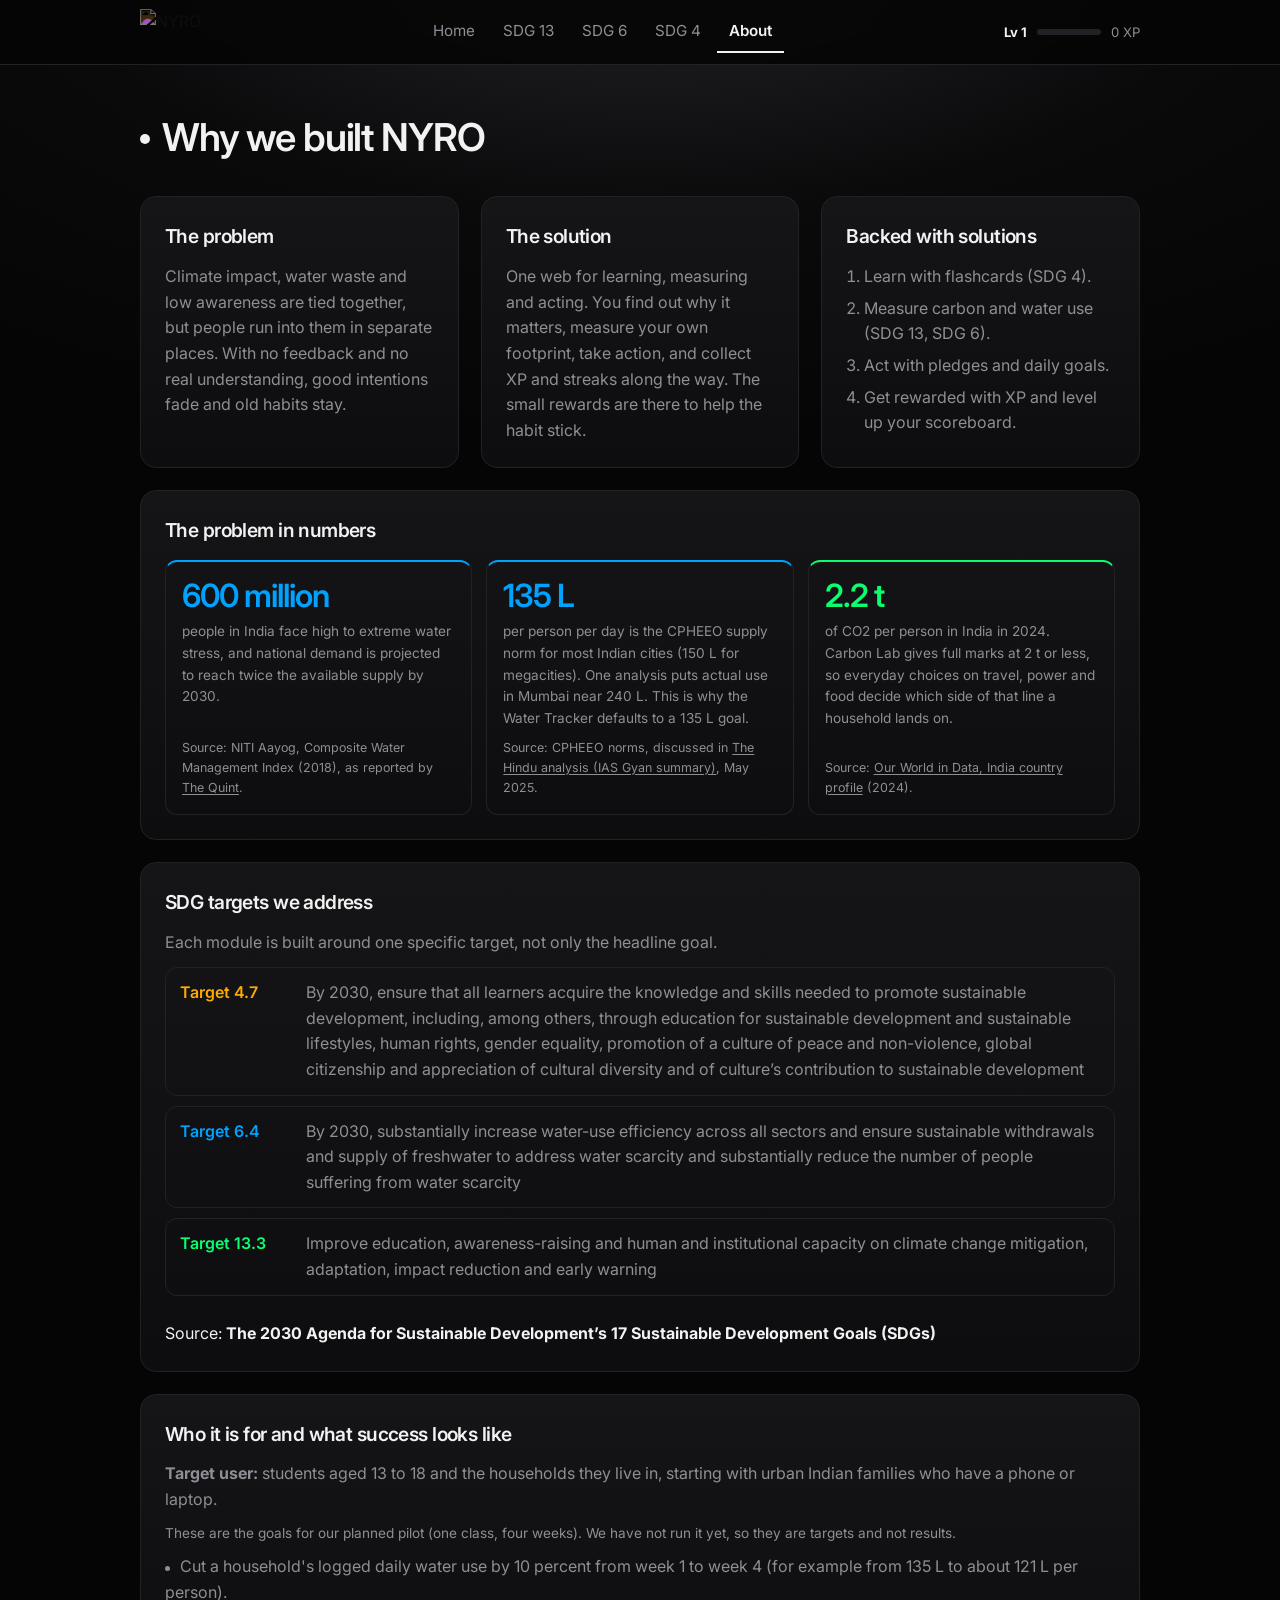
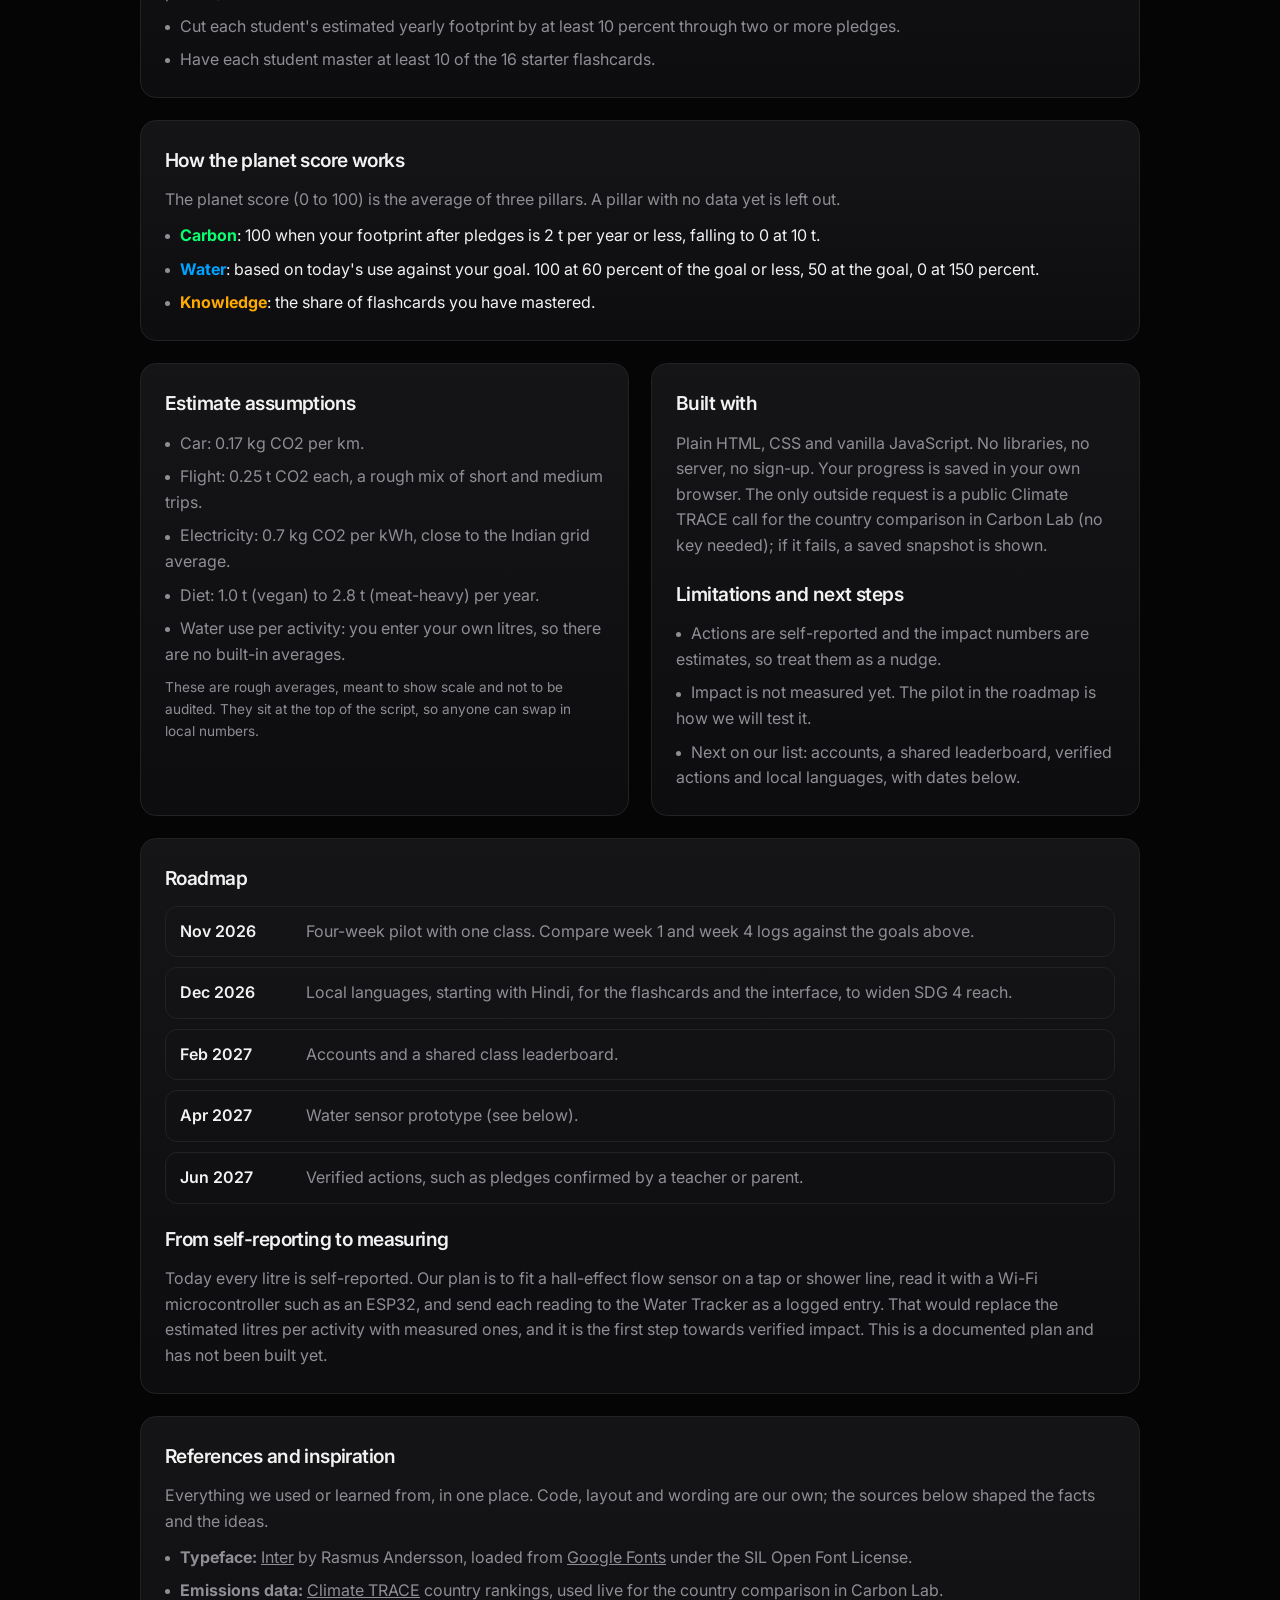
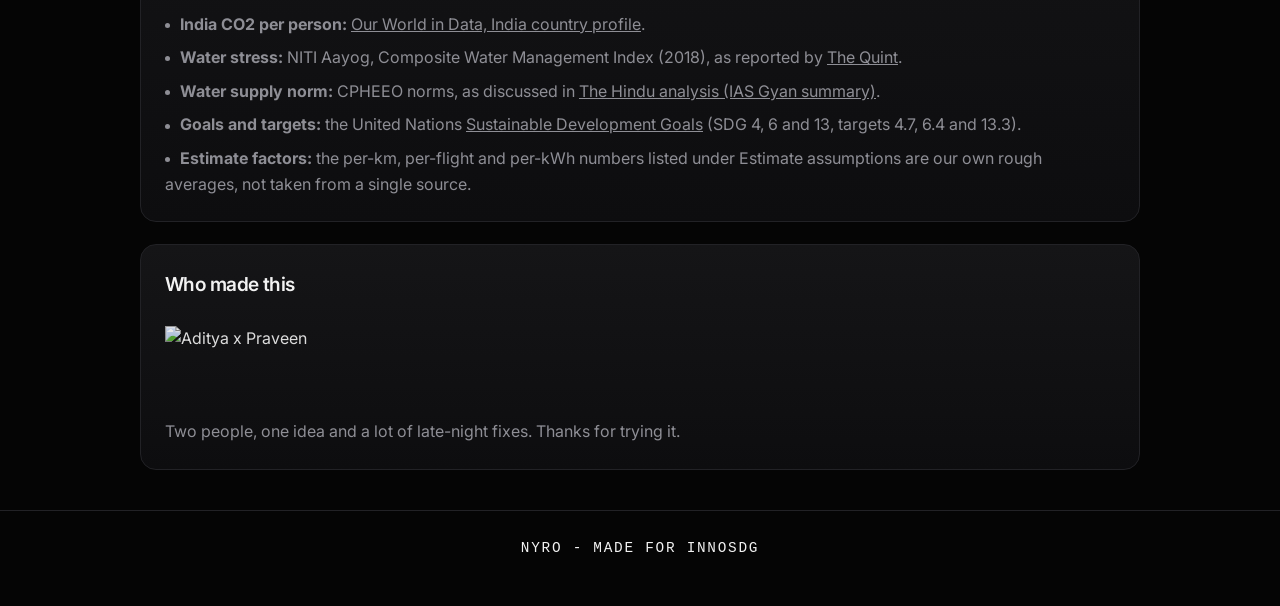
==== about.html @ 8653f99d "Added files" ====
<!DOCTYPE html>
<html lang="en">
  <head>
    <meta charset="UTF-8">
    <meta name="viewport" content="width=device-width, initial-scale=1, viewport-fit=cover">
    <title>About | NYRO</title>
    <meta name="description" content="Explore education, clean water and climate action with NYRO. Learn, measure your impact and take action.">
    <meta name="author" content="Aditya and Praveen">
    <link rel="preconnect" href="https://fonts.googleapis.com">
    <link rel="preconnect" href="https://fonts.gstatic.com" crossorigin>
    <link
      rel="stylesheet"
      href="https://fonts.googleapis.com/css2?family=Inter:wght@400;500;600;700&display=swap">
    <link rel="stylesheet" href="style.css">
  </head>
  <body data-page="about">
    <a class="skip" href="#app">Skip to content</a>
    <header class="nav">
      <div class="wrap nav-in">
        <a class="brand" href="index.html" aria-label="NYRO home">
          <img src="assets/logo.svg" alt="NYRO" width="148" height="110">
        </a>
        <nav class="tabs" aria-label="Main">
          <a class="tab" href="index.html">Home</a>
          <a class="tab t-carbon" href="carbon.html">SDG 13</a>
          <a class="tab t-water" href="water.html">SDG 6</a>
          <a class="tab t-learn" href="learn.html">SDG 4</a>
          <a class="tab" href="about.html" aria-current="page">About</a>
        </nav>
        <div class="xp-pill" aria-label="Level and experience points">
          <span id="pillLevel">Lv 1</span>
          <div class="pill-bar"><i id="pillFill"></i></div>
          <span id="pillXp">0 XP</span>
        </div>
      </div>
    </header>
    <main id="app" class="wrap">
    <section class="view">
      <header class="view-head">
        <h2>Why we built NYRO</h2>
      </header>

      <div class="about-grid">
        <div class="panel">
          <h3 class="panel-title">The problem</h3>
          <p class="muted">Climate impact, water waste and low awareness are tied together, but people run into them in separate places. With no feedback and no real understanding, good intentions fade and old habits stay.</p>
        </div>
        <div class="panel">
          <h3 class="panel-title">The solution</h3>
          <p class="muted">One web for learning, measuring and acting. You find out why it matters, measure your own footprint, take action, and collect XP and streaks along the way. The small rewards are there to help the habit stick.</p>
        </div>
        <div class="panel">
          <h3 class="panel-title">Backed with solutions</h3>
          <ol class="steps">
            <li>Learn with flashcards (SDG 4).</li>
            <li>Measure carbon and water use (SDG 13, SDG 6).</li>
            <li>Act with pledges and daily goals.</li>
            <li>Get rewarded with XP and level up your scoreboard.</li>
          </ol>
        </div>
      </div>

      <div class="panel">
        <h3 class="panel-title">The problem in numbers</h3>
                <div class="stat-grid">
          <div class="stat-tile c-water">
            <b>600 million</b>
            <p class="muted small">people in India face high to extreme water stress, and national demand is projected to reach twice the available supply by 2030.</p>
            <span class="src">Source: NITI Aayog, Composite Water Management Index (2018), as reported by <a href="https://www.thequint.com/amp/story/news/india/india-suffering-worst-water-crisis-in-history-niti-report" target="_blank" rel="noopener">The Quint</a>.</span>
          </div>
          <div class="stat-tile c-water">
            <b>135 L</b>
            <p class="muted small">per person per day is the CPHEEO supply norm for most Indian cities (150 L for megacities). One analysis puts actual use in Mumbai near 240 L. This is why the Water Tracker defaults to a 135 L goal.</p>
            <span class="src">Source: CPHEEO norms, discussed in <a href="https://www.iasgyan.in/daily-current-affairs/when-water-standards-dont-hold-water" target="_blank" rel="noopener">The Hindu analysis (IAS Gyan summary)</a>, May 2025.</span>
          </div>
          <div class="stat-tile c-carbon">
            <b>2.2 t</b>
            <p class="muted small">of CO2 per person in India in 2024. Carbon Lab gives full marks at 2 t or less, so everyday choices on travel, power and food decide which side of that line a household lands on.</p>
            <span class="src">Source: <a href="https://ourworldindata.org/co2/country/india" target="_blank" rel="noopener">Our World in Data, India country profile</a> (2024).</span>
          </div>
        </div>
      </div>

      <div class="panel">
        <h3 class="panel-title">SDG targets we address</h3>
        <p class="muted">Each module is built around one specific target, not only the headline goal.</p>
        <div class="rows">
          <div class="row-item c-learn"><b>Target 4.7</b><p class="muted">By 2030, ensure that all learners acquire the knowledge and skills needed to
promote sustainable development, including, among others, through education for sustainable
development and sustainable lifestyles, human rights, gender equality, promotion of a culture
of peace and non-violence, global citizenship and appreciation of cultural diversity and of
culture’s contribution to sustainable development</p></div>
          <div class="row-item c-water"><b>Target 6.4</b><p class="muted">By 2030, substantially increase water-use efficiency across all sectors and ensure
sustainable withdrawals and supply of freshwater to address water scarcity and substantially
reduce the number of people suffering from water scarcity </p></div>
          <div class="row-item c-carbon"><b>Target 13.3</b><p class="muted"> Improve education, awareness-raising and human and institutional capacity
on climate change mitigation, adaptation, impact reduction and early warning </p></div>
        </div>
        <br><p>Source: <b>The 2030 Agenda for Sustainable Development’s 17
Sustainable Development Goals (SDGs)</b></p>
      </div>

      <div class="panel">
        <h3 class="panel-title">Who it is for and what success looks like</h3>
        <p class="muted"><b>Target user:</b> students aged 13 to 18 and the households they live in, starting with urban Indian families who have a phone or laptop.</p>
        <p class="muted small">These are the goals for our planned pilot (one class, four weeks). We have not run it yet, so they are targets and not results.</p>
        <ul class="plain muted">
          <li>Cut a household's logged daily water use by 10 percent from week 1 to week 4 (for example from 135 L to about 121 L per person).</li>
          <li>Cut each student's estimated yearly footprint by at least 10 percent through two or more pledges.</li>
          <li>Have each student master at least 10 of the 16 starter flashcards.</li>
        </ul>
      </div>

      <div class="panel">
        <h3 class="panel-title">How the planet score works</h3>
        <p class="muted">The planet score (0 to 100) is the average of three pillars. A pillar with no data yet is left out.</p>
        <ul class="plain">
          <li><b class="c-carbon">Carbon</b>: 100 when your footprint after pledges is 2 t per year or less, falling to 0 at 10 t.</li>
          <li><b class="c-water">Water</b>: based on today's use against your goal. 100 at 60 percent of the goal or less, 50 at the goal, 0 at 150 percent.</li>
          <li><b class="c-learn">Knowledge</b>: the share of flashcards you have mastered.</li>
        </ul>
      </div>

      

      <div class="two">
        <div class="panel">
          <h3 class="panel-title">Estimate assumptions</h3>
          <ul class="plain muted">
            <li>Car: 0.17 kg CO2 per km.</li>
            <li>Flight: 0.25 t CO2 each, a rough mix of short and medium trips.</li>
            <li>Electricity: 0.7 kg CO2 per kWh, close to the Indian grid average.</li>
            <li>Diet: 1.0 t (vegan) to 2.8 t (meat-heavy) per year.</li>
            <li>Water use per activity: you enter your own litres, so there are no built-in averages.</li>
          </ul>
          <p class="muted small">These are rough averages, meant to show scale and not to be audited. They sit at the top of the script, so anyone can swap in local numbers.</p>
        </div>
        <div class="panel">
          <h3 class="panel-title">Built with</h3>
          <p class="muted">Plain HTML, CSS and vanilla JavaScript. No libraries, no server, no sign-up. Your progress is saved in your own browser. The only outside request is a public Climate TRACE call for the country comparison in Carbon Lab (no key needed); if it fails, a saved snapshot is shown.</p>
          <h3 class="panel-title sub-gap">Limitations and next steps</h3>
          <ul class="plain muted">
            <li>Actions are self-reported and the impact numbers are estimates, so treat them as a nudge.</li>
            <li>Impact is not measured yet. The pilot in the roadmap is how we will test it.</li>
            <li>Next on our list: accounts, a shared leaderboard, verified actions and local languages, with dates below.</li>
          </ul>
        </div>
      </div>

      <div class="panel">
        <h3 class="panel-title">Roadmap</h3>
        <div class="rows">
          <div class="row-item"><b>Nov 2026</b><p class="muted">Four-week pilot with one class. Compare week 1 and week 4 logs against the goals above.</p></div>
          <div class="row-item"><b>Dec 2026</b><p class="muted">Local languages, starting with Hindi, for the flashcards and the interface, to widen SDG 4 reach.</p></div>
          <div class="row-item"><b>Feb 2027</b><p class="muted">Accounts and a shared class leaderboard.</p></div>
          <div class="row-item"><b>Apr 2027</b><p class="muted">Water sensor prototype (see below).</p></div>
          <div class="row-item"><b>Jun 2027</b><p class="muted">Verified actions, such as pledges confirmed by a teacher or parent.</p></div>
        </div>
        <h3 class="panel-title sub-gap">From self-reporting to measuring</h3>
        <p class="muted">Today every litre is self-reported. Our plan is to fit a hall-effect flow sensor on a tap or shower line, read it with a Wi-Fi microcontroller such as an ESP32, and send each reading to the Water Tracker as a logged entry. That would replace the estimated litres per activity with measured ones, and it is the first step towards verified impact. This is a documented plan and has not been built yet.</p>
      </div>

      <div class="panel">
        <h3 class="panel-title">References and inspiration</h3>
        <p class="muted">Everything we used or learned from, in one place. Code, layout and wording are our own; the sources below shaped the facts and the ideas.</p>
        <ul class="plain muted">
          <li><b>Typeface:</b> <a href="https://rsms.me/inter/" target="_blank" rel="noopener">Inter</a> by Rasmus Andersson, loaded from <a href="https://fonts.google.com/specimen/Inter" target="_blank" rel="noopener">Google Fonts</a> under the SIL Open Font License.</li>
          <li><b>Emissions data:</b> <a href="https://climatetrace.org" target="_blank" rel="noopener">Climate TRACE</a> country rankings, used live for the country comparison in Carbon Lab.</li>
          <li><b>India CO2 per person:</b> <a href="https://ourworldindata.org/co2/country/india" target="_blank" rel="noopener">Our World in Data, India country profile</a>.</li>
          <li><b>Water stress:</b> NITI Aayog, Composite Water Management Index (2018), as reported by <a href="https://www.thequint.com/amp/story/news/india/india-suffering-worst-water-crisis-in-history-niti-report" target="_blank" rel="noopener">The Quint</a>.</li>
          <li><b>Water supply norm:</b> CPHEEO norms, as discussed in <a href="https://www.iasgyan.in/daily-current-affairs/when-water-standards-dont-hold-water" target="_blank" rel="noopener">The Hindu analysis (IAS Gyan summary)</a>.</li>
          <li><b>Goals and targets:</b> the United Nations <a href="https://sdgs.un.org/goals" target="_blank" rel="noopener">Sustainable Development Goals</a> (SDG 4, 6 and 13, targets 4.7, 6.4 and 13.3).</li>
          <li><b>Estimate factors:</b> the per-km, per-flight and per-kWh numbers listed under Estimate assumptions are our own rough averages, not taken from a single source.</li>
        </ul>
      </div>

      <div class="panel makers">
        <h3 class="panel-title">Who made this</h3>
        <img class="signature" src="assets/signature.png" alt="Aditya x Praveen" width="720" height="168">
        <p class="muted">Two people, one idea and a lot of late-night fixes. Thanks for trying it.</p>
      </div>
    </section>
    </main>
    <footer class="footer">
      <div class="wrap">
        <p class="mono">NYRO - MADE FOR INNOSDG</p>
      </div>
    </footer>
    <div class="toast" id="toast" role="status" aria-live="polite"></div>
    <script src="script.js"></script>
  </body>
</html>
---- style.css ----
:root {
  color-scheme: dark;
  --bg: #050505;
  --panel: #0f0f11;
  --tint: #18181b;
  --line: #222226;
  --line-strong: #34343a;
  --text: #f2f2f2;
  --muted: #8e8e95;
  --accent: #f2f2f2;
  --accent-soft: #19191c;
  --bad: #d27a7a;
  --mc: var(--accent);
  --c-carbon: #09ff6f;
  --c-water: #00a2ff;
  --c-learn: #ffaa00;
  --radius: 16px;
  --radius-md: 12px;
  --radius-sm: 10px;
  --radius-xs: 8px;
}

.c-carbon,
.m-carbon {
  --mc: var(--c-carbon);
}

.c-water,
.m-water {
  --mc: var(--c-water);
}

.c-learn,
.m-learn {
  --mc: var(--c-learn);
}

* {
  box-sizing: border-box;
  margin: 0;
  padding: 0;
}

[hidden] {
  display: none !important;
}

ul {
  list-style: none;
}

html {
  scroll-behavior: smooth;
}

body {
  font-family: Inter, system-ui, -apple-system, Segoe UI, Roboto, sans-serif;
  background: radial-gradient(1100px 520px at 50% -8%, #26262b, #0a0a0b 55%, #050505) no-repeat fixed, var(--bg);
  color: var(--text);
  line-height: 1.6;
  min-height: 100vh;
  overflow-x: hidden;
}

h1,
h2,
h3,
.panel-title,
.m-stat,
.ring-center b {
  font-family: Inter, system-ui, -apple-system, Segoe UI, Roboto, sans-serif;
  font-weight: 600;
  letter-spacing: -.03em;
}

h1,
h2 {
  text-wrap: balance;
}

.wrap {
  max-width: 1040px;
  margin: 0 auto;
  padding: 0 20px;
}

.muted {
  color: var(--muted);
}

.small {
  font-size: .85rem;
}

.center-text {
  text-align: center;
}

a {
  color: inherit;
  transition: color .15s ease;
}

.skip {
  position: absolute;
  left: -999px;
  top: 8px;
  background: var(--text);
  color: var(--bg);
  padding: 8px 14px;
  border-radius: var(--radius-sm);
  z-index: 200;
}

.skip:focus {
  left: 8px;
}

:focus-visible {
  outline: 2px solid var(--accent);
  outline-offset: 3px;
}

.nav {
  position: sticky;
  top: 0;
  z-index: 60;
  background: #050505e0;
  border-bottom: 1px solid var(--line);
  backdrop-filter: blur(10px);
  -webkit-backdrop-filter: blur(10px);
}

.nav-in {
  display: flex;
  align-items: center;
  justify-content: space-between;
  gap: 14px;
  min-height: 64px;
}

.brand {
  display: flex;
  align-items: center;
  gap: 10px;
  background: none;
  border: none;
  cursor: pointer;
  color: var(--text);
  flex: none;
  text-decoration: none;
}

.brand img {
  display: block;
  height: 46px;
  width: auto;
  filter: invert(1);
}

.tabs {
  display: flex;
  gap: 4px;
  overflow-x: auto;
  scrollbar-width: none;
  padding: 4px;
}

.tabs::-webkit-scrollbar {
  display: none;
}

.tab {
  font: inherit;
  font-size: .95rem;
  color: var(--muted);
  text-decoration: none;
  background: transparent;
  border: none;
  border-bottom: 2px solid transparent;
  border-radius: 0;
  padding: 8px 12px;
  cursor: pointer;
  white-space: nowrap;
}

.tab:hover {
  color: var(--text);
}

.tab[aria-current=page] {
  color: var(--text);
  font-weight: 600;
  border-bottom-color: var(--accent);
}

.xp-pill {
  display: flex;
  align-items: center;
  gap: 10px;
  font-size: .82rem;
  color: var(--muted);
  flex: none;
}

.xp-pill #pillLevel {
  color: var(--text);
  font-weight: 700;
}

.pill-bar {
  width: 64px;
  height: 6px;
  background: var(--line);
  border-radius: 3px;
  overflow: hidden;
}

.pill-bar i {
  display: block;
  height: 100%;
  width: 0;
  background: var(--accent);
  transition: width .4s ease;
}

.view {
  padding: 34px 0 40px;
  display: grid;
  gap: 22px;
}

.view-head h2 {
  font-size: clamp(1.8rem, 4vw, 2.4rem);
  margin: 8px 0 6px;
  color: var(--text);
}

.view-head .lead {
  margin-top: 0;
}

.lead {
  color: var(--muted);
  font-size: 1.05rem;
  max-width: 62ch;
}

.btn {
  display: inline-block;
  font: inherit;
  font-weight: 600;
  cursor: pointer;
  text-decoration: none;
  padding: 10px 20px;
  border-radius: 999px;
  border: 1px solid var(--line-strong);
  color: var(--text);
  background: transparent;
  transition: background .15s ease, border-color .15s ease, color .15s ease;
}

.btn:hover:not(:disabled) {
  background: var(--tint);
}

.btn:disabled {
  opacity: .4;
  cursor: not-allowed;
}

.btn.full {
  width: 100%;
  margin-top: 14px;
}

.btn.solid,
.c-learn .btn.solid {
  background: #f2f2f2;
  border-color: #f2f2f2;
  color: #0a0a0a;
  box-shadow: none;
}

.btn.solid:hover:not(:disabled),
.c-learn .btn.solid:hover:not(:disabled) {
  background: #d4d4d8;
  border-color: #d4d4d8;
  box-shadow: none;
}

.btn.ghost {
  background: transparent;
}

.btn.outline {
  border-color: var(--line-strong);
  color: var(--text);
}

.btn.outline:hover {
  background: var(--accent-soft);
}

.btn.hit {
  background: #f2f2f2;
  border-color: #f2f2f2;
  color: #0a0a0a;
}

.btn.hit:hover:not(:disabled) {
  background: #d4d4d8;
}

.btn.miss {
  border-color: var(--bad);
  color: var(--bad);
}

.btn.miss:hover:not(:disabled) {
  background: #1f1414;
}

.panel {
  background: linear-gradient(180deg, #151517, #0d0d0f);
  border: 1px solid var(--line);
  border-radius: var(--radius);
  padding: 24px;
}

.panel-title {
  font-size: 1.2rem;
  margin-bottom: 12px;
}

.panel-title small {
  font-size: .78rem;
  font-weight: 400;
  margin-left: 8px;
  font-family: Inter, system-ui, sans-serif;
}

.sub {
  font-size: .75rem;
  color: var(--muted);
  text-transform: uppercase;
  letter-spacing: .08em;
  margin: 20px 0 10px;
  font-family: Inter, system-ui, sans-serif;
  font-weight: 700;
}

.sub-gap {
  margin-top: 20px;
}

.two {
  display: grid;
  grid-template-columns: 1fr 1fr;
  gap: 22px;
}

.home-grid {
  display: grid;
  grid-template-columns: 1.15fr 1fr;
  gap: 22px;
}

.ring {
  position: relative;
  width: 180px;
  height: 180px;
  margin: 0 auto;
  flex: none;
}

.ring.big {
  width: 210px;
  height: 210px;
}

.ring svg {
  width: 100%;
  height: 100%;
  transform: rotate(-90deg);
  overflow: visible;
}

.ring circle {
  fill: none;
  stroke-width: 9;
}

.ring-track {
  stroke: var(--line);
}

.ring-fill {
  stroke: var(--accent);
  stroke-linecap: butt;
  transition: stroke-dashoffset .9s ease, stroke .3s ease;
}

.ring.big .ring-fill {
  stroke-dasharray: 552.92;
  stroke-dashoffset: 552.92;
}

.ring:not(.big) .ring-fill {
  stroke-dasharray: 326.73;
  stroke-dashoffset: 326.73;
}

.ring-center {
  position: absolute;
  inset: 0;
  display: flex;
  flex-direction: column;
  align-items: center;
  justify-content: center;
  text-align: center;
}

.ring-center b {
  font-size: 2.4rem;
  line-height: 1;
  font-weight: 500;
}

.ring.big .ring-center b {
  font-size: 3.2rem;
}

.ring-center span {
  color: var(--muted);
  font-size: .8rem;
  margin-top: 4px;
}

label {
  display: block;
  margin: 16px 0 6px;
  color: var(--muted);
  font-size: .92rem;
}

label strong {
  color: var(--text);
}

.panel label:first-of-type {
  margin-top: 0;
}

input[type=range] {
  width: 100%;
  accent-color: var(--accent);
  cursor: pointer;
}

select,
input[type=text],
input[type=number],
input:not([type]),
input[list],
textarea {
  width: 100%;
  font: inherit;
  color: var(--text);
  background: #0a0a0b;
  border: 1px solid var(--line-strong);
  border-radius: var(--radius-sm);
  padding: 10px 12px;
  transition: border-color .15s ease;
}

select option {
  background: #0f0f11;
  color: var(--text);
}

select:focus,
input:focus,
textarea:focus {
  border-color: var(--accent);
  outline: 2px solid #2a2a2e;
  outline-offset: 0;
}

textarea {
  resize: vertical;
}

::placeholder {
  color: #5f5f66;
}

.toast {
  position: fixed;
  left: 50%;
  bottom: 24px;
  transform: translate(-50%, 12px);
  opacity: 0;
  pointer-events: none;
  z-index: 100;
  background: var(--text);
  color: var(--bg);
  padding: 11px 20px;
  border-radius: var(--radius-sm);
  text-align: center;
  font-size: .92rem;
  max-width: min(92vw, 600px);
  transition: opacity .2s ease, transform .2s ease;
}

.toast.show {
  opacity: 1;
  transform: translate(-50%);
}

.hero {
  padding: 22px 0 6px;
}

.hero h1 {
  font-size: clamp(2.2rem, 5.5vw, 3.4rem);
  line-height: 1.12;
  margin: 14px 0;
  font-weight: 600;
  letter-spacing: -.04em;
  background: linear-gradient(180deg, #fff 30%, #8e8e95);
  -webkit-background-clip: text;
  background-clip: text;
  -webkit-text-fill-color: transparent;
}

.hero h1 span {
  -webkit-text-fill-color: transparent;
}

.hero h1 span {
  color: var(--muted);
}

.chips {
  display: flex;
  flex-wrap: wrap;
  gap: 8px;
}

.chips li {
  font-size: .85rem;
  padding: 5px 14px;
  border-radius: 999px;
  background: #0d0d0f;
  color: var(--text);
  border: 1px solid var(--line-strong);
}

.chips li b {
  color: var(--accent);
  margin-right: 6px;
}

.score-body {
  display: grid;
  gap: 22px;
}

.pillars {
  display: grid;
  gap: 10px;
}

.pillar {
  display: block;
  width: 100%;
  text-align: left;
  font: inherit;
  color: var(--text);
  text-decoration: none;
  cursor: pointer;
  background: transparent;
  border: 1px solid var(--line);
  border-radius: var(--radius-md);
  padding: 12px 14px;
  transition: border-color .15s ease, background .15s ease;
}

.pillar:hover {
  border-color: var(--accent);
  background: var(--accent-soft);
}

.p-top {
  display: flex;
  justify-content: space-between;
  font-size: .92rem;
  margin-bottom: 8px;
}

.p-top span:first-child {
  color: var(--text);
  font-weight: 600;
}

.p-top em {
  font-style: normal;
  color: var(--muted);
  font-weight: 400;
  margin-left: 8px;
  font-size: .82rem;
}

.bar {
  height: 6px;
  background: var(--line);
  border-radius: 3px;
  overflow: hidden;
}

.bar i {
  display: block;
  height: 100%;
  width: 0;
  border-radius: 3px;
  background: var(--accent);
  transition: width .5s ease;
}

.level-card .bar i {
  background: var(--accent);
}

.level-row-top {
  display: flex;
  align-items: center;
  gap: 16px;
  margin-bottom: 14px;
}

.lvl-num {
  width: 56px;
  height: 56px;
  border-radius: 50%;
  display: flex;
  align-items: center;
  justify-content: center;
  font-family: Inter, system-ui, sans-serif;
  font-size: 1.6rem;
  color: var(--text);
  border: 1px solid var(--line-strong);
}

.level-row-top h3 {
  font-size: 1.4rem;
}

.mini-stats {
  display: flex;
  gap: 22px;
  margin-top: 16px;
}

.mini-stats b {
  display: block;
  font-size: 1.3rem;
  font-weight: 600;
}

.mini-stats span {
  font-size: .75rem;
  color: var(--muted);
}

#xpChart svg {
  width: 100%;
  height: auto;
  display: block;
}

.xp-bar {
  fill: var(--accent);
  rx: 3px;
  opacity: .85;
}

.xp-bar:hover {
  opacity: 1;
}

.xp-bar.today {
  fill: var(--accent);
  opacity: 1;
}

.xp-bar.zero {
  fill: var(--line);
  opacity: 1;
}

.chart-label {
  fill: var(--muted);
  font-size: 12px;
  text-anchor: middle;
}

.chart-value {
  fill: var(--text);
  font-size: 12px;
  text-anchor: middle;
}

.modules {
  display: grid;
  grid-template-columns: repeat(3, 1fr);
  gap: 22px;
}

.module {
  display: flex;
  flex-direction: column;
  gap: 6px;
  padding: 24px;
  border-radius: var(--radius);
  background: linear-gradient(180deg, #151517, #0d0d0f);
  border: 1px solid var(--line);
}

.module:hover {
  border-color: var(--line-strong);
}

.m-tag {
  font-size: .72rem;
  font-weight: 700;
  letter-spacing: .08em;
  text-transform: uppercase;
  color: var(--muted);
}

.module h3 {
  font-size: 1.35rem;
}

.m-stat {
  font-size: 2rem;
  color: var(--text);
  line-height: 1.2;
}

.module .btn {
  margin-top: auto;
  align-self: flex-start;
}

.signature {
  display: block;
  width: min(300px, 80%);
  height: auto;
  margin-top: 8px;
  margin-bottom: 28px;
  opacity: .9;
}

.hero .signature {
  width: min(280px, 80%);
  margin-top: 8px;
  margin-bottom: 26px;
}

.makers .signature {
  width: min(340px, 100%);
  margin-top: 0;
  margin-bottom: 0;
}

.makers {
  display: grid;
  gap: 14px;
}

.learn-grid {
  display: grid;
  grid-template-columns: 1.6fr 1fr;
  gap: 22px;
  align-items: start;
}

.toolbar {
  display: flex;
  align-items: center;
  gap: 10px;
  margin-bottom: 14px;
}

.toolbar label {
  margin: 0;
}

.toolbar select {
  width: auto;
  min-width: 170px;
}

.count {
  margin-left: auto;
  color: var(--muted);
  font-size: .85rem;
}

.scene {
  perspective: 1200px;
}

.card3d {
  position: relative;
  height: 300px;
  cursor: pointer;
  transform-style: preserve-3d;
  transition: transform .6s ease;
  border-radius: var(--radius);
}

.card3d.flipped {
  transform: rotateY(180deg);
}

.face {
  position: absolute;
  inset: 0;
  backface-visibility: hidden;
  -webkit-backface-visibility: hidden;
  display: flex;
  flex-direction: column;
  align-items: center;
  justify-content: center;
  text-align: center;
  padding: 34px;
  border-radius: var(--radius);
  background: var(--panel);
  border: 1px solid var(--line-strong);
}

.face p {
  font-family: Inter, system-ui, sans-serif;
  font-size: 1.45rem;
  line-height: 1.35;
  font-weight: 500;
}

.back {
  transform: rotateY(180deg);
  background: var(--tint);
  border-color: var(--line-strong);
}

.tag {
  position: absolute;
  top: 16px;
  left: 20px;
  font-family: Inter, system-ui, sans-serif;
  font-size: .72rem;
  font-weight: 700;
  letter-spacing: .1em;
  text-transform: uppercase;
  color: var(--muted);
}

.back .tag {
  color: var(--text);
}

.hint {
  position: absolute;
  bottom: 14px;
  color: var(--muted);
  font-size: .8rem;
}

.answer-row {
  display: grid;
  grid-template-columns: 1fr 1fr;
  gap: 12px;
  margin-top: 16px;
}

.answer-row .btn {
  padding: 12px;
}

.side {
  display: grid;
  gap: 22px;
}

.stats {
  display: grid;
  grid-template-columns: 1fr 1fr;
  gap: 10px;
}

.stats div {
  border: 1px solid var(--line);
  border-radius: var(--radius-md);
  padding: 12px;
  text-align: center;
}

.stats b {
  display: block;
  font-size: 1.4rem;
  font-weight: 600;
  color: var(--text);
}

.stats span {
  font-size: .78rem;
  color: var(--muted);
}

.level-row {
  display: grid;
  grid-template-columns: 70px 1fr 26px;
  align-items: center;
  gap: 10px;
  font-size: .85rem;
  margin-bottom: 8px;
}

.level-row .bar i,
.level-row:nth-child(3) .bar i {
  background: var(--accent);
}

.msg {
  margin-top: 10px;
  font-size: .88rem;
  color: var(--muted);
  min-height: 1.2em;
}

.tank-card {
  display: grid;
  grid-template-columns: 240px 1fr;
  gap: 30px;
  align-items: center;
}

.tank {
  position: relative;
  width: 200px;
  height: 240px;
  margin: 0 auto;
  overflow: hidden;
  border: 1px solid var(--line-strong);
  border-radius: var(--radius);
  background: #0a0a0b;
}

.water {
  position: absolute;
  left: 0;
  bottom: 0;
  width: 100%;
  height: 0;
  background: #2c2c32;
  transition: height .8s ease, background .3s ease;
}

.water.warn {
  background: #44444b;
}

.water.bad {
  background: #5a3636;
}

.tank-text {
  position: absolute;
  inset: 0;
  display: flex;
  flex-direction: column;
  align-items: center;
  justify-content: center;
}

.tank-text span {
  font-family: Inter, system-ui, sans-serif;
  font-size: 2.8rem;
  font-weight: 500;
  line-height: 1.1;
}

.tank-text small {
  color: var(--muted);
}

.tank-info h3 {
  font-size: 1.5rem;
  margin-bottom: 6px;
  color: var(--text);
}

.tank-info label {
  margin-top: 18px;
}

.row-btns {
  display: flex;
  gap: 10px;
  flex-wrap: wrap;
  margin-top: 14px;
}

.acts {
  display: grid;
  grid-template-columns: repeat(auto-fill, minmax(140px, 1fr));
  gap: 12px;
}

.act {
  display: flex;
  flex-direction: column;
  align-items: center;
  gap: 2px;
  padding: 16px 12px;
  cursor: pointer;
  font: inherit;
  color: var(--text);
  background: #0b0b0c;
  border: 1px solid var(--line);
  border-radius: var(--radius-md);
  transition: border-color .15s ease, background .15s ease;
}

.act:hover {
  border-color: var(--accent);
  background: var(--accent-soft);
}

.log {
  display: grid;
  gap: 8px;
  max-height: 240px;
  overflow-y: auto;
  padding: 2px;
}

.log li {
  display: flex;
  justify-content: space-between;
  padding: 10px 14px;
  border: 1px solid var(--line);
  border-radius: var(--radius-md);
  font-size: .92rem;
}

.log li b {
  color: var(--text);
  font-weight: 600;
}

.log .empty {
  color: var(--muted);
  justify-content: center;
  border-style: dashed;
}

.week {
  position: relative;
  display: flex;
  align-items: flex-end;
  gap: 10px;
  height: 190px;
  padding-top: 10px;
}

.col {
  flex: 1;
  height: 100%;
  display: flex;
  flex-direction: column;
  align-items: center;
  justify-content: flex-end;
}

.col .bar-w {
  width: 100%;
  min-height: 3px;
  border-radius: 3px 3px 0 0;
  background: #4a4a51;
  transition: height .5s ease;
}

.col .bar-w.over {
  background: var(--bad);
}

.col .bar-w.today {
  background: #f2f2f2;
}

.col .bar-w.over.today {
  background: var(--bad);
}

.col span {
  font-size: .72rem;
  color: var(--muted);
  margin-top: 6px;
}

.col em {
  font-style: normal;
  font-size: .72rem;
  margin-bottom: 4px;
  color: var(--muted);
}

.goal-line {
  position: absolute;
  left: 0;
  right: 0;
  border-top: 1px dashed var(--muted);
  pointer-events: none;
}

.custom {
  display: grid;
  grid-template-columns: 1fr 140px auto;
  gap: 10px;
  align-items: center;
}

.custom .btn {
  padding: 10px 24px;
}

.act-card {
  position: relative;
  display: flex;
}

.act-card .act {
  flex: 1;
  width: 100%;
  padding: 18px 12px 52px;
}

.act-edit {
  position: absolute;
  left: 0;
  right: 0;
  bottom: 12px;
  display: flex;
  justify-content: center;
  align-items: center;
  gap: 4px;
  color: var(--muted);
  font-size: .85rem;
  pointer-events: none;
}

.act-edit input {
  pointer-events: auto;
  width: 64px;
  text-align: center;
  font: inherit;
  color: var(--text);
  background: #0b0b0c;
  border: 1px solid var(--line-strong);
  border-radius: var(--radius-xs);
  padding: 3px 6px;
}

.hint-line {
  margin: -4px 0 14px;
}

.linkbtn {
  background: none;
  border: none;
  padding: 0;
  margin-left: 6px;
  font: inherit;
  color: var(--text);
  text-decoration: underline;
  text-underline-offset: 3px;
  cursor: pointer;
}

.linkbtn:hover {
  color: var(--text);
}

.act-rename {
  position: absolute;
  top: 6px;
  right: 6px;
  width: 28px;
  height: 28px;
  display: flex;
  align-items: center;
  justify-content: center;
  font: inherit;
  font-size: .9rem;
  color: var(--muted);
  background: none;
  border: none;
  border-radius: var(--radius-xs);
  cursor: pointer;
  z-index: 1;
}

.act-rename:hover {
  color: var(--text);
  background: var(--tint);
}

.act-name-input {
  position: absolute;
  top: 12px;
  left: 12px;
  right: 12px;
  z-index: 2;
  text-align: center;
  font: inherit;
  color: var(--text);
  background: #0b0b0c;
  border: 1px solid var(--muted);
  border-radius: var(--radius-xs);
  padding: 4px 8px;
}

.act-name-input:focus {
  outline: none;
}

.act-card.editing .a-name {
  visibility: hidden;
}

.center {
  text-align: center;
}

.verdict {
  font-weight: 600;
  margin: 12px 0 4px;
  min-height: 1.6em;
}

.bars {
  display: grid;
  gap: 10px;
  text-align: left;
  margin-top: 16px;
}

.bar-row {
  display: grid;
  grid-template-columns: 78px 1fr 56px;
  align-items: center;
  gap: 10px;
  font-size: .88rem;
}

.bar-row .bar i {
  background: #4a4a51;
}

.bar-row.top .bar i {
  background: var(--accent);
}

.compare {
  margin-top: 16px;
}

.pledges {
  display: grid;
  gap: 10px;
  margin-top: 14px;
}

.pledges li label {
  display: flex;
  align-items: center;
  gap: 12px;
  margin: 0;
  padding: 12px 14px;
  cursor: pointer;
  background: transparent;
  border: 1px solid var(--line);
  border-radius: var(--radius-md);
  color: var(--text);
  transition: border-color .15s ease, background .15s ease;
}

.pledges li label:hover {
  border-color: var(--accent);
}

.pledges li.done label {
  background: var(--accent-soft);
  border-color: var(--muted);
}

.pledges input {
  width: 18px;
  height: 18px;
  accent-color: #f2f2f2;
}

.pledges .save {
  margin-left: auto;
  color: var(--muted);
  font-size: .88rem;
  white-space: nowrap;
}

.saving {
  margin-top: 18px;
  text-align: center;
  font-size: 1.05rem;
}

.saving strong {
  color: var(--accent);
  font-size: 1.5rem;
  font-family: Inter, system-ui, sans-serif;
  font-weight: 500;
}

.about-grid {
  display: grid;
  grid-template-columns: repeat(3, 1fr);
  gap: 22px;
}

.steps {
  padding-left: 18px;
  color: var(--muted);
}

.steps li {
  margin-bottom: 6px;
}

.plain {
  display: grid;
  gap: 8px;
  margin-top: 10px;
}

.plain li:before {
  content: "";
  display: inline-block;
  width: 5px;
  height: 5px;
  border-radius: 50%;
  background: var(--muted);
  margin-right: 10px;
  vertical-align: middle;
}

.plain b.c-carbon,
.plain b.c-water,
.plain b.c-learn {
  color: var(--mc);
}

.footer {
  text-align: center;
  padding: 26px 0 46px;
  color: var(--muted);
  font-size: .88rem;
  border-top: 1px solid var(--line);
}

.footer b,
.footer .by {
  color: var(--text);
}

@media (max-width: 960px) {
  .two,
  .learn-grid,
  .about-grid,
  .home-grid,
  .modules {
    grid-template-columns: 1fr;
  }
}

@media (max-width: 720px) {
  .nav-in {
    flex-wrap: wrap;
    padding-top: 8px;
    padding-bottom: 8px;
  }

  .tabs {
    order: 3;
    width: 100%;
  }

  .brand img {
    height: 40px;
  }

  .card3d {
    height: 260px;
  }

  .face p {
    font-size: 1.2rem;
  }

  .tank-card {
    grid-template-columns: 1fr;
  }

  .custom {
    grid-template-columns: 1fr 1fr;
  }

  .custom .btn {
    grid-column: 1 / -1;
  }
}

@media (prefers-reduced-motion: reduce) {
  *,
  *:before,
  *:after {
    animation: none !important;
    transition: none !important;
    scroll-behavior: auto !important;
  }
}

.footer .mono {
  font-family: ui-monospace, SFMono-Regular, Menlo, Consolas, Liberation Mono, monospace;
  color: var(--text);
  letter-spacing: .12em;
  font-size: .9rem;
  font-weight: 500;
}

.tab.t-learn[aria-current=page] {
  border-bottom-color: var(--c-learn);
}

.tab.t-water[aria-current=page] {
  border-bottom-color: var(--c-water);
}

.tab.t-carbon[aria-current=page] {
  border-bottom-color: var(--c-carbon);
}

.chips li {
  border-color: color-mix(in srgb, var(--mc) 40%, var(--line-strong));
}

.chips li b {
  color: var(--mc);
}

.pillar .bar i {
  background: var(--mc);
}

.pillar:hover {
  border-color: var(--mc);
  background: color-mix(in srgb, var(--mc) 8%, transparent);
}

.pillar .p-top span:first-child:before,
.view-head h2:before {
  content: "";
  display: inline-block;
  width: 8px;
  height: 8px;
  border-radius: 50%;
  background: var(--mc);
  margin-right: 9px;
  vertical-align: middle;
}

.view-head h2:before {
  width: 10px;
  height: 10px;
  margin-right: 12px;
  margin-top: -4px;
}

.module {
  border-top: 2px solid var(--mc);
}

.m-tag {
  color: var(--mc);
}

.view.c-carbon .ring-fill,
.view.c-water .ring-fill,
.view.c-learn .ring-fill {
  stroke: var(--mc);
}

.view.c-learn .front .tag {
  color: var(--mc);
}

.c-learn .level-row .bar i,
.c-learn .level-row:nth-child(3) .bar i {
  background: var(--mc);
}

.bar-row.top .bar i {
  background: var(--mc);
}

.c-carbon .pledges input {
  accent-color: var(--mc);
}

.c-carbon .pledges li label:hover {
  border-color: var(--mc);
}

.c-carbon .saving strong {
  color: var(--mc);
}

.c-water .act:hover {
  border-color: var(--mc);
  background: color-mix(in srgb, var(--mc) 8%, transparent);
}

.c-water .water:not(.warn):not(.bad) {
  background: color-mix(in srgb, var(--mc) 30%, #0a0a0b);
}

.c-water .col .bar-w.today:not(.over) {
  background: var(--mc);
}

.home-cta {
  display: grid;
  gap: 14px;
}

.targets {
  color: var(--muted);
  font-size: .95rem;
  display: flex;
  flex-wrap: wrap;
  align-items: baseline;
  gap: 6px 18px;
}

.targets > b {
  color: var(--text);
  font-weight: 600;
}

.targets span b {
  color: var(--mc);
  margin-right: 6px;
}

.demo-cta {
  display: flex;
  align-items: center;
  flex-wrap: wrap;
  gap: 12px 16px;
}

.demo-bar {
  background: #121214;
  border-bottom: 1px solid var(--line-strong);
  font-size: .88rem;
  color: var(--muted);
}

.demo-in {
  display: flex;
  align-items: center;
  justify-content: space-between;
  flex-wrap: wrap;
  gap: 8px 16px;
  padding-top: 8px;
  padding-bottom: 8px;
}

.demo-exit {
  padding: 4px 14px;
  font-size: .85rem;
}

.stat-grid {
  display: grid;
  grid-template-columns: repeat(3, 1fr);
  gap: 14px;
  margin-top: 14px;
}

.stat-tile {
  display: flex;
  flex-direction: column;
  gap: 8px;
  padding: 16px;
  border: 1px solid var(--line);
  border-top: 2px solid var(--mc);
  border-radius: var(--radius-md);
}

.stat-tile > b {
  font-size: 2rem;
  line-height: 1.1;
  font-weight: 600;
  letter-spacing: -.03em;
  color: var(--mc);
}

.stat-tile .src {
  margin-top: auto;
  font-size: .78rem;
  color: var(--muted);
}

.stat-tile .src a {
  text-decoration: underline;
  text-underline-offset: 2px;
}

.stat-tile .src a:hover {
  color: var(--text);
}

.rows {
  display: grid;
  gap: 10px;
  margin-top: 12px;
}

.row-item {
  display: grid;
  grid-template-columns: 110px 1fr;
  gap: 6px 16px;
  align-items: baseline;
  padding: 12px 14px;
  border: 1px solid var(--line);
  border-radius: var(--radius-md);
}

.row-item > b {
  color: var(--mc, var(--text));
  font-weight: 600;
}

.panel p + p,
.panel p + ul,
.panel ul + p {
  margin-top: 10px;
}

@media (max-width: 960px) {
  .stat-grid {
    grid-template-columns: 1fr;
  }
}

@media (max-width: 720px) {
  .row-item {
    grid-template-columns: 1fr;
  }
}

.chain {
  display: flex;
  flex-wrap: wrap;
  gap: 8px 22px;
  margin: 0 0 16px;
  font-size: .9rem;
  color: var(--muted);
}

.chain b {
  color: var(--text);
  margin-right: 8px;
  font-weight: 600;
}

.chips li small {
  margin-left: 8px;
  font-size: .72rem;
  color: var(--muted);
  text-transform: uppercase;
  letter-spacing: .08em;
}

.chips li.lead-chip {
  font-size: 1rem;
  font-weight: 600;
  padding: 7px 18px;
  border-color: var(--mc);
  background: color-mix(in srgb, var(--mc) 14%, #0d0d0f);
}

.chips li.lead-chip small {
  color: var(--mc);
}

.module.anchor {
  border-color: color-mix(in srgb, var(--mc) 45%, var(--line));
  background: linear-gradient(180deg, color-mix(in srgb, var(--mc) 9%, #151517), #0d0d0f);
  border-top-width: 3px;
}
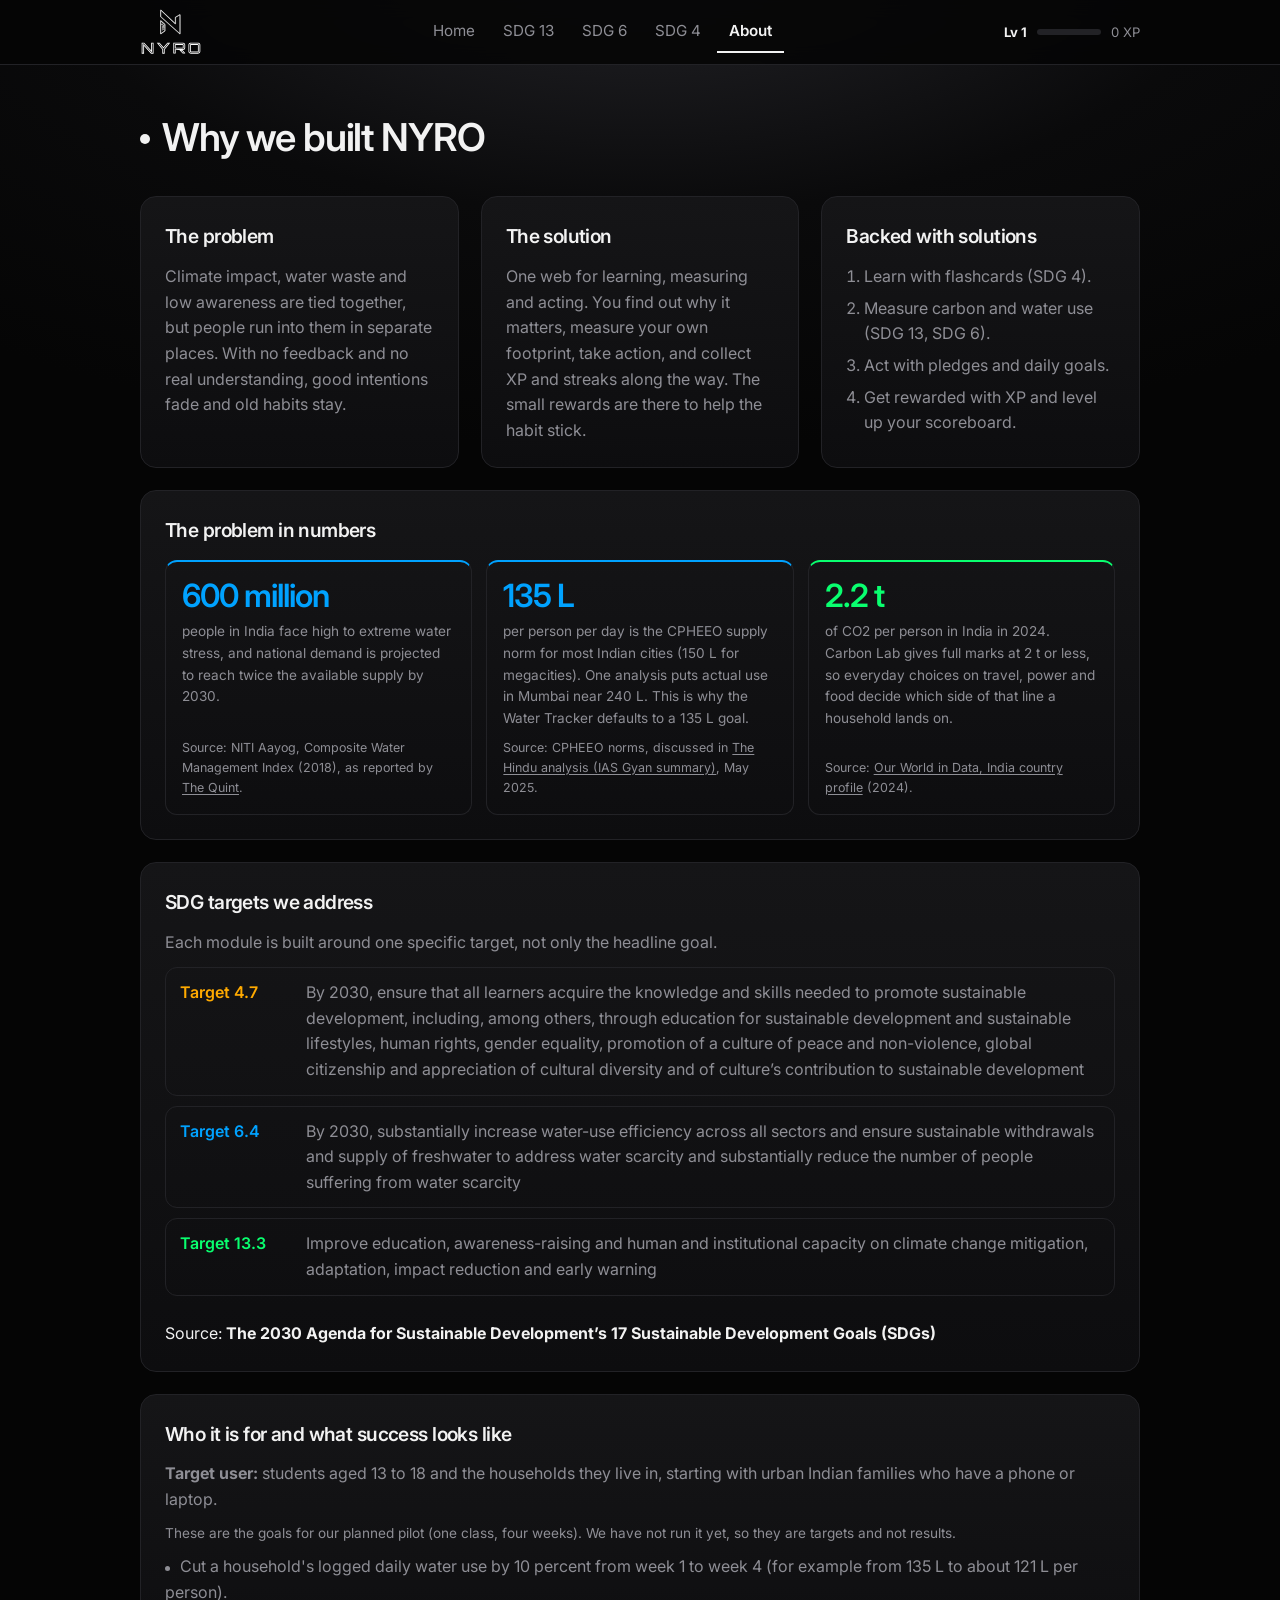
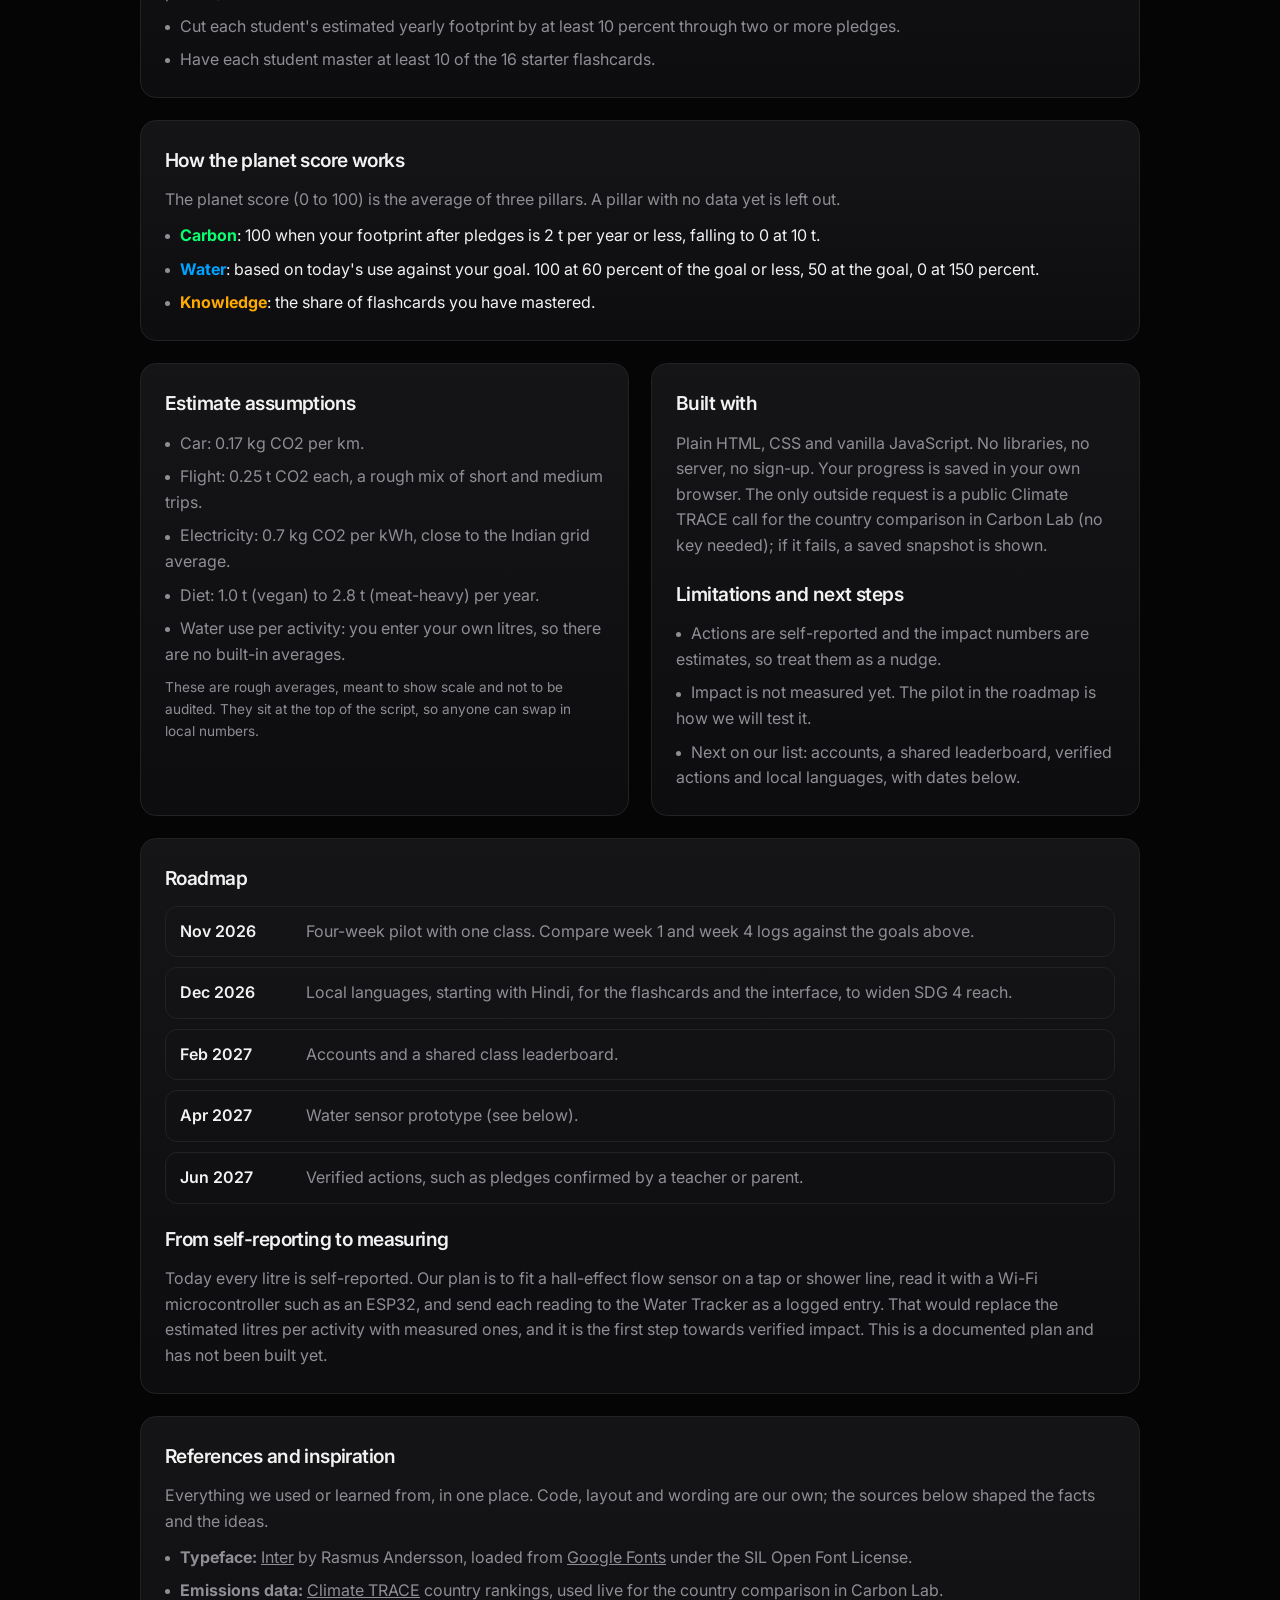
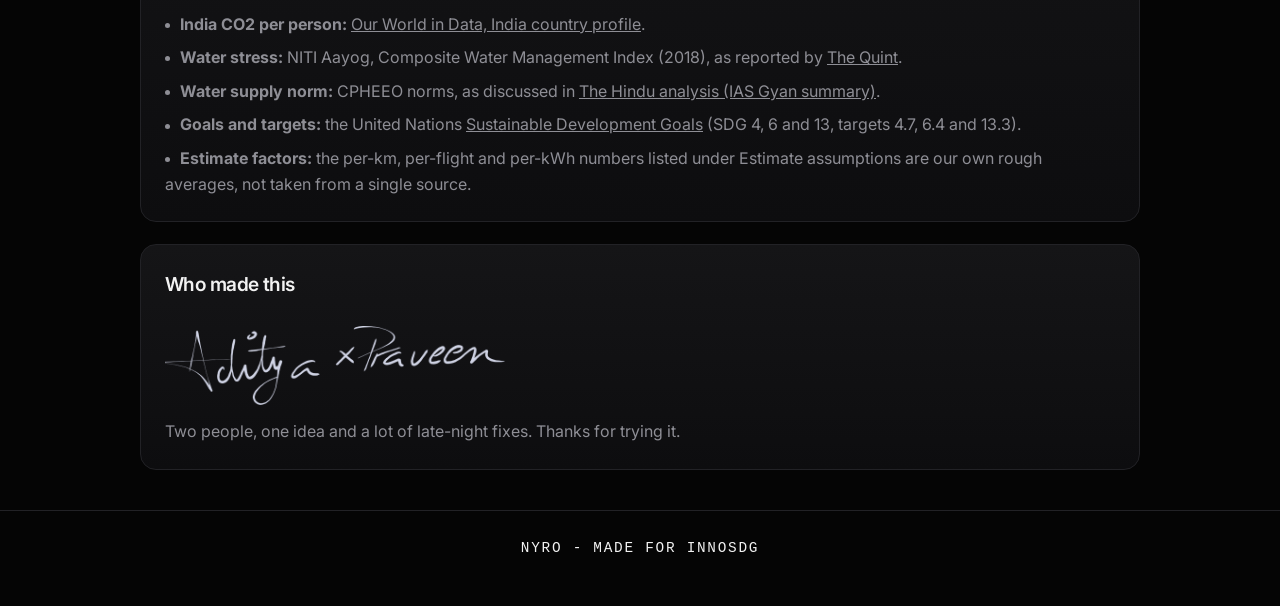
==== commit c4b8be1e: "Fixed broken images" ====
--- a/about.html
+++ b/about.html
@@ -18,7 +18,7 @@
     <header class="nav">
       <div class="wrap nav-in">
         <a class="brand" href="index.html" aria-label="NYRO home">
-          <img src="assets/logo.svg" alt="NYRO" width="148" height="110">
+          <img src="logo.svg" alt="NYRO" width="148" height="110">
         </a>
         <nav class="tabs" aria-label="Main">
           <a class="tab" href="index.html">Home</a>
@@ -176,7 +176,7 @@
 
       <div class="panel makers">
         <h3 class="panel-title">Who made this</h3>
-        <img class="signature" src="assets/signature.png" alt="Aditya x Praveen" width="720" height="168">
+        <img class="signature" src="signature.png" alt="Aditya x Praveen" width="720" height="168">
         <p class="muted">Two people, one idea and a lot of late-night fixes. Thanks for trying it.</p>
       </div>
     </section>
